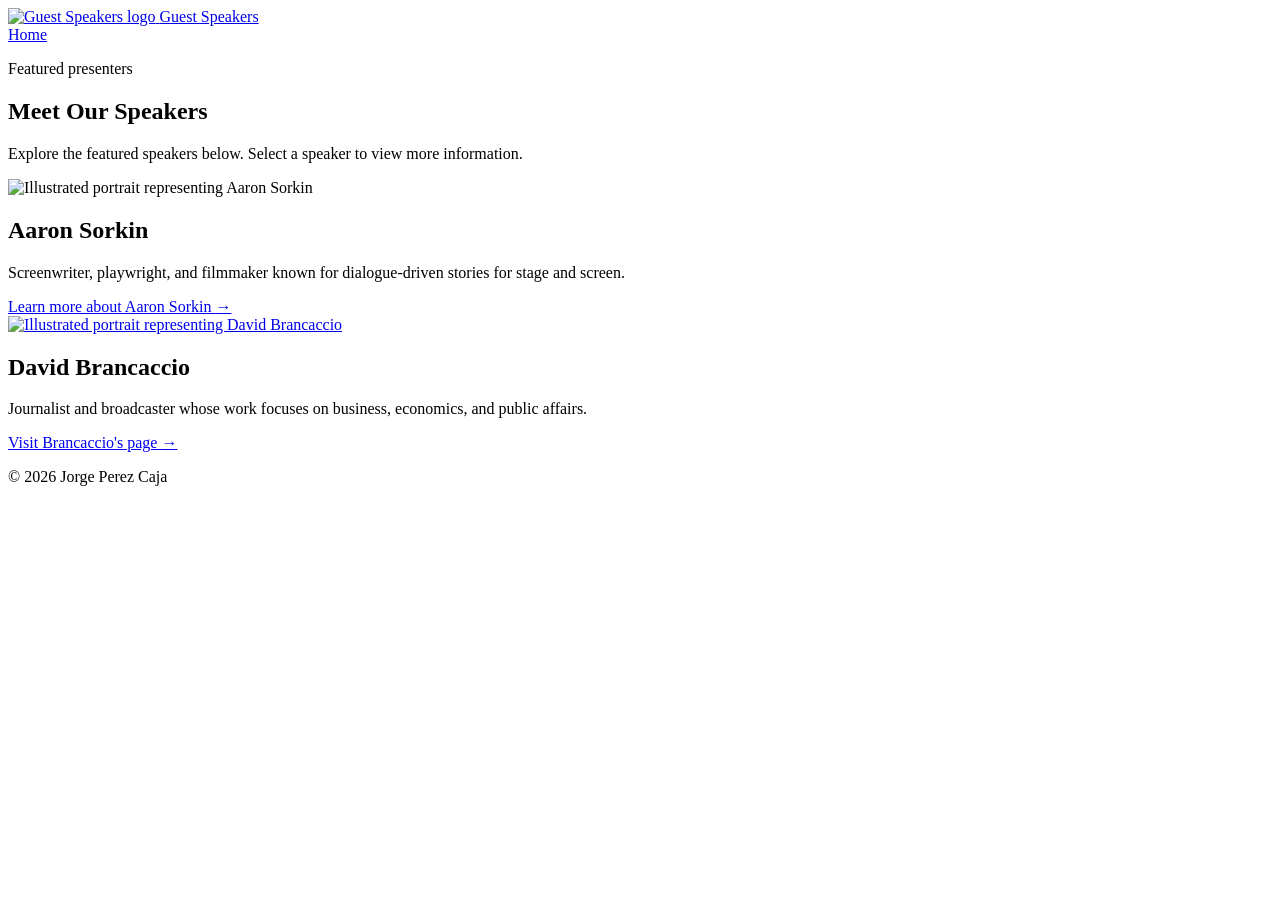
==== index.html @ 03bbab34 "Add files via upload" ====
<!DOCTYPE html>
<html lang="en">
<head>
    <meta charset="UTF-8">
    <meta name="viewport" content="width=device-width, initial-scale=1.0">
    <title>Guest Speakers</title>
    <link rel="stylesheet" href="css/style.css">
</head>
<body>
    <header class="site-header">
        <a class="brand" href="index.html" aria-label="Guest Speakers home">
            <img src="images/logo.svg" alt="Guest Speakers logo" class="logo">
            <span>Guest Speakers</span>
        </a>
        <nav aria-label="Main navigation">
            <a href="index.html" aria-current="page">Home</a>
        </nav>
    </header>

    <main class="container">
        <section class="intro">
            <p class="eyebrow">Featured presenters</p>
            <h1>Meet Our Speakers</h1>
            <p>Explore the featured speakers below. Select a speaker to view more information.</p>
        </section>

        <section class="speaker-grid" aria-label="Featured speakers">
            <article class="speaker-card">
                <img src="images/sorkin.svg" alt="Illustrated portrait representing Aaron Sorkin" class="speaker-photo">
                <div class="card-content">
                    <h2>Aaron Sorkin</h2>
                    <p>Screenwriter, playwright, and filmmaker known for dialogue-driven stories for stage and screen.</p>
                    <a class="text-link" href="sorkin.html">Learn more about Aaron Sorkin <span aria-hidden="true">→</span></a>
                </div>
            </article>

            <article class="speaker-card">
                <a class="image-link" href="brancaccio.html" aria-label="Open Brancaccio's Under Construction page">
                    <img src="images/brancaccio.svg" alt="Illustrated portrait representing David Brancaccio" class="speaker-photo">
                </a>
                <div class="card-content">
                    <h2>David Brancaccio</h2>
                    <p>Journalist and broadcaster whose work focuses on business, economics, and public affairs.</p>
                    <a class="text-link" href="brancaccio.html">Visit Brancaccio's page <span aria-hidden="true">→</span></a>
                </div>
            </article>
        </section>
    </main>

    <footer class="site-footer">
        <p>&copy; 2026 Jorge Perez Caja</p>
    </footer>
</body>
</html>
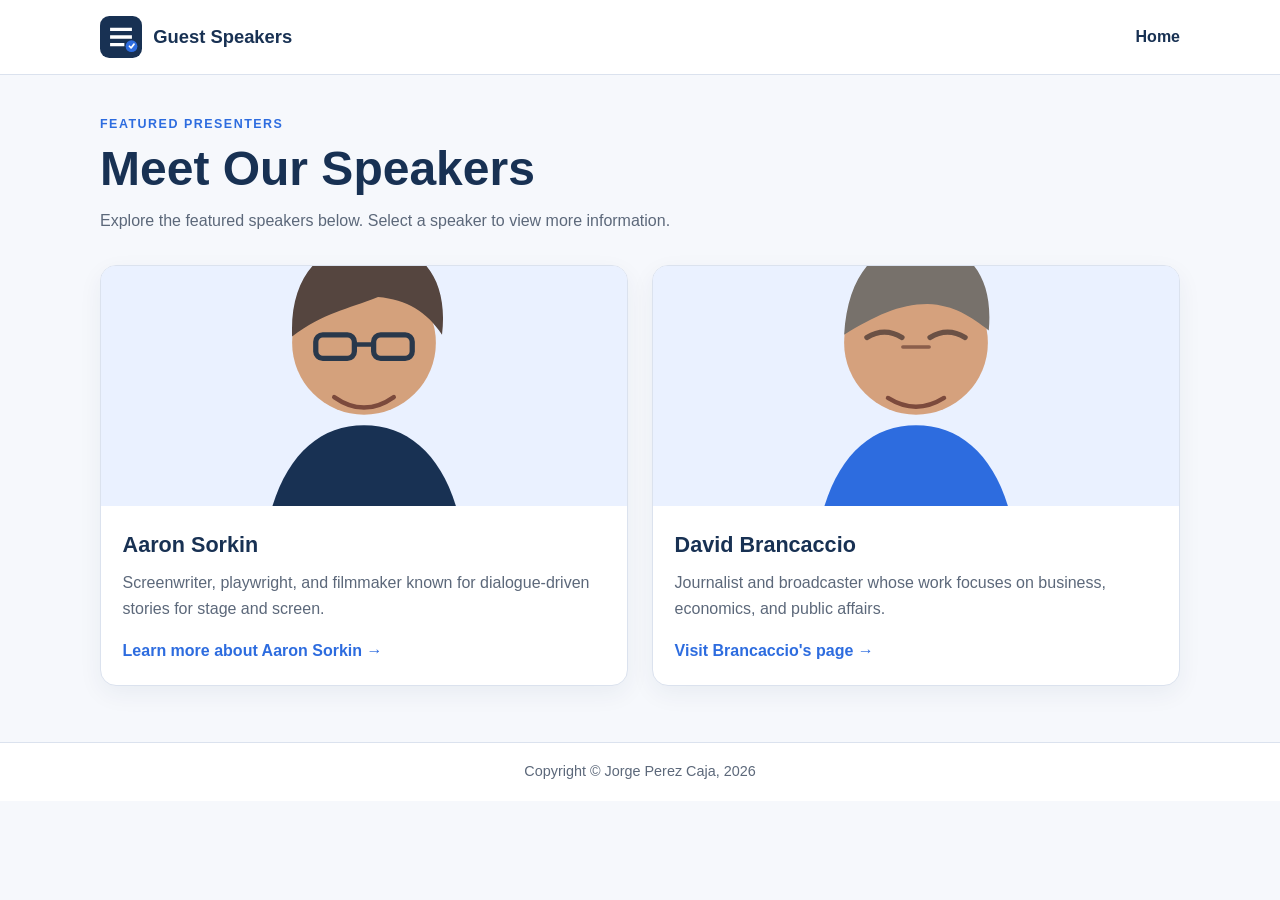
==== commit 2affbebf: "Add files via upload" ====
--- a/index.html
+++ b/index.html
@@ -48,7 +48,7 @@
     </main>
 
     <footer class="site-footer">
-        <p>&copy; 2026 Jorge Perez Caja</p>
+        <p>Copyright &copy; Jorge Perez Caja, 2026</p>
     </footer>
 </body>
 </html>
--- a/css/style.css
+++ b/css/style.css
@@ -0,0 +1,156 @@
+/* A05 Guest Speakers website styles */
+:root {
+    --navy: #183153;
+    --blue: #2d6cdf;
+    --pale-blue: #eaf1ff;
+    --ink: #1e293b;
+    --muted: #5c687a;
+    --paper: #f6f8fc;
+    --white: #ffffff;
+    --line: #dbe2ee;
+}
+
+* { box-sizing: border-box; }
+
+body {
+    margin: 0;
+    font-family: Arial, Helvetica, sans-serif;
+    color: var(--ink);
+    background: var(--paper);
+    line-height: 1.6;
+}
+
+.site-header {
+    display: flex;
+    align-items: center;
+    justify-content: space-between;
+    gap: 1rem;
+    padding: 1rem max(1.25rem, calc((100% - 1080px) / 2));
+    background: var(--white);
+    border-bottom: 1px solid var(--line);
+}
+
+.brand {
+    display: inline-flex;
+    align-items: center;
+    gap: .7rem;
+    color: var(--navy);
+    font-size: 1.15rem;
+    font-weight: 700;
+    text-decoration: none;
+}
+
+.logo { width: 42px; height: 42px; }
+.site-header nav a { color: var(--navy); text-decoration: none; font-weight: 700; }
+.site-header nav a:hover, .text-link:hover, .back-link:hover { text-decoration: underline; }
+
+.container {
+    width: min(1080px, calc(100% - 2rem));
+    margin: 0 auto;
+    padding: 2.5rem 0 3.5rem;
+}
+
+.intro { max-width: 690px; margin-bottom: 2rem; }
+.eyebrow {
+    margin: 0 0 .35rem;
+    color: var(--blue);
+    font-size: .78rem;
+    font-weight: 700;
+    letter-spacing: .12em;
+    text-transform: uppercase;
+}
+h1 { margin: 0 0 .75rem; color: var(--navy); font-size: clamp(2rem, 4vw, 3rem); line-height: 1.15; }
+h2 { margin: 0 0 .5rem; color: var(--navy); font-size: 1.35rem; }
+p { margin-top: 0; }
+.intro > p:last-child { color: var(--muted); }
+
+.speaker-grid {
+    display: grid;
+    grid-template-columns: repeat(2, minmax(0, 1fr));
+    gap: 1.5rem;
+}
+
+.speaker-card {
+    overflow: hidden;
+    background: var(--white);
+    border: 1px solid var(--line);
+    border-radius: 16px;
+    box-shadow: 0 8px 24px rgba(24, 49, 83, .06);
+}
+
+.speaker-photo {
+    display: block;
+    width: 100%;
+    height: 240px;
+    object-fit: cover;
+    background: var(--pale-blue);
+}
+
+.image-link { display: block; }
+.card-content { padding: 1.35rem; }
+.card-content p { color: var(--muted); }
+.text-link, .back-link { color: var(--blue); font-weight: 700; text-decoration: none; }
+.detail-page { min-height: calc(100vh - 150px); }
+.back-link { display: inline-block; margin-bottom: 1.5rem; }
+.detail-card {
+    display: grid;
+    grid-template-columns: minmax(220px, 340px) 1fr;
+    align-items: start;
+    gap: 2rem;
+    padding: 1.5rem;
+    background: var(--white);
+    border: 1px solid var(--line);
+    border-radius: 16px;
+}
+.detail-photo { width: 100%; border-radius: 12px; background: var(--pale-blue); }
+.note { color: var(--muted); font-size: .9rem; font-style: italic; }
+
+.construction-page {
+    display: flex;
+    min-height: calc(100vh - 150px);
+    flex-direction: column;
+    align-items: center;
+    justify-content: center;
+    text-align: center;
+}
+.construction-page > p:not(.eyebrow) { max-width: 460px; color: var(--muted); }
+.construction-icon {
+    display: grid;
+    width: 88px;
+    height: 88px;
+    margin-bottom: 1.25rem;
+    place-items: center;
+    color: var(--blue);
+    background: var(--pale-blue);
+    border-radius: 50%;
+    font-size: 2.5rem;
+}
+.button-link {
+    display: inline-block;
+    margin-top: .75rem;
+    padding: .8rem 1.15rem;
+    color: var(--white);
+    background: var(--blue);
+    border-radius: 8px;
+    font-weight: 700;
+    text-decoration: none;
+}
+.button-link:hover { background: var(--navy); }
+
+.site-footer {
+    padding: 1.1rem 1rem;
+    color: var(--muted);
+    background: var(--white);
+    border-top: 1px solid var(--line);
+    text-align: center;
+    font-size: .9rem;
+}
+.site-footer p { margin: 0; }
+
+@media (max-width: 700px) {
+    .speaker-grid { grid-template-columns: 1fr; }
+    .speaker-photo { height: 220px; }
+    .detail-card { grid-template-columns: 1fr; }
+    .detail-photo { max-width: 360px; }
+    .site-header { padding: .8rem 1rem; }
+}
